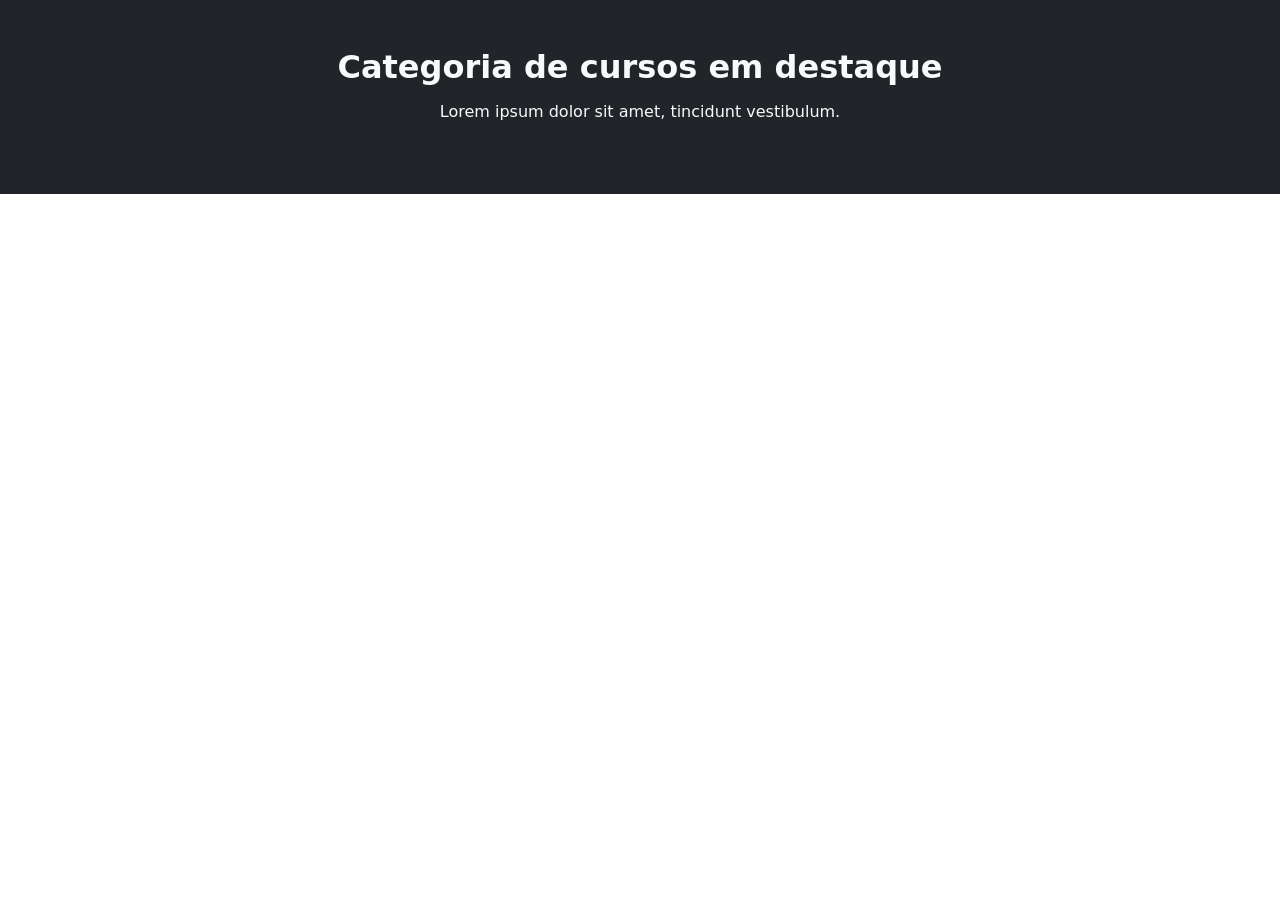
==== exemplo-api/index.html @ 7107b233 "Create index.html" ====
<!DOCTYPE html>
<html lang="en">
<head>
    <meta charset="UTF-8">
    <meta http-equiv="X-UA-Compatible" content="IE=edge">
    <meta name="viewport" content="width=device-width, initial-scale=1.0">
    <title>Exemplo Carousel com API</title>

    <link href="https://cdn.jsdelivr.net/npm/bootstrap@5.2.0-beta1/dist/css/bootstrap.min.css" rel="stylesheet">
    <!-- <link href="https://cdnjs.cloudflare.com/ajax/libs/font-awesome/6.1.1/css/all.min.css" rel="stylesheet"> -->

</head>
<body>

    <!-- ESTE É UM CAROUSEL COMO NA DOCUMENTAÇÃO DO BOOTSTRAP -->
    <!-- https://getbootstrap.com/docs/5.1/components/carousel/ -->
    <section id="cardsCursosDestaque">
            
        <div class="carousel bg-dark pb-5" class="carousel slide carousel-fade" data-bs-ride="carousel" id="controlesCarousel">

            <div class="col-12 text-center pt-5" data-aos="fade-down">
                <h2 class="text-light" style="font-weight: 800;">Categoria de cursos em destaque</h2>
                <h6 class="text-light m-0 pb-4 pt-2" style="font-weight: 200;">Lorem ipsum dolor sit amet, tincidunt vestibulum.
                </h6>
            </div>
                        
            <div class="container m-auto">
                <div class="carousel-inner" id="carouselInner">                    

                    <!-- AQUI ACONTECEM A MONTAGEM DOS CARDS VIA JS  -->
                  
                    <button class="carousel-control-prev" type="button" data-bs-target="#controlesCarousel" data-bs-slide="prev">
                        <span class="carousel-control-prev-icon" aria-hidden="true"></span>
                        <span class="visually-hidden">Avançar</span>
                    </button>
                    <button class="carousel-control-next" type="button" data-bs-target="#controlesCarousel" data-bs-slide="next">
                        <span class="carousel-control-next-icon" aria-hidden="true"></span>
                        <span class="visually-hidden">Voltar</span>
                    </button>
                </div>                
            </div>            

        </div>

        <script src="js/jsGeradorCursosDestaque.js"></script>
</body>
</html>
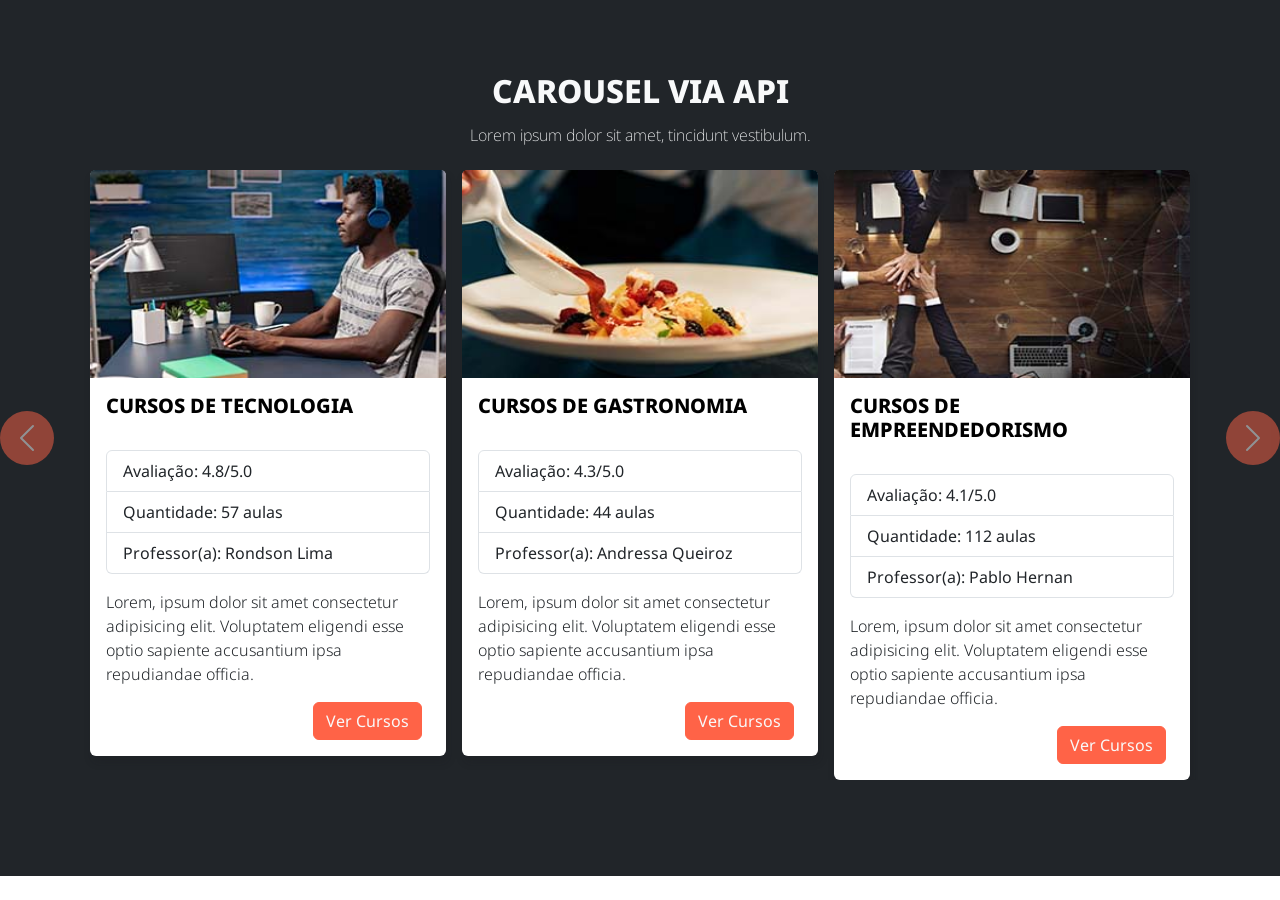
==== commit cd8a20b7: "outros" ====
--- a/exemplo-api/index.html
+++ b/exemplo-api/index.html
@@ -6,8 +6,8 @@
     <meta name="viewport" content="width=device-width, initial-scale=1.0">
     <title>Exemplo Carousel com API</title>
 
-    <link href="https://cdn.jsdelivr.net/npm/bootstrap@5.2.0-beta1/dist/css/bootstrap.min.css" rel="stylesheet">
-    <!-- <link href="https://cdnjs.cloudflare.com/ajax/libs/font-awesome/6.1.1/css/all.min.css" rel="stylesheet"> -->
+    <link href="https://cdn.jsdelivr.net/npm/bootstrap@5.2.0-beta1/dist/css/bootstrap.min.css" rel="stylesheet">    
+    <link rel="stylesheet" href="css/bubblyStyle.css">    
 
 </head>
 <body>
@@ -16,32 +16,35 @@
     <!-- https://getbootstrap.com/docs/5.1/components/carousel/ -->
     <section id="cardsCursosDestaque">
             
-        <div class="carousel bg-dark pb-5" class="carousel slide carousel-fade" data-bs-ride="carousel" id="controlesCarousel">
+        <div class="carousel bg-dark pt-4 pb-5" class="carousel slide carousel-fade" data-bs-ride="carousel" id="controlesCarousel">
 
             <div class="col-12 text-center pt-5" data-aos="fade-down">
-                <h2 class="text-light" style="font-weight: 800;">Categoria de cursos em destaque</h2>
+                <h2 class="text-light" style="font-weight: 800;">CAROUSEL VIA API</h2>
                 <h6 class="text-light m-0 pb-4 pt-2" style="font-weight: 200;">Lorem ipsum dolor sit amet, tincidunt vestibulum.
                 </h6>
             </div>
                         
-            <div class="container m-auto">
+            <div class="container m-auto pb-5">
                 <div class="carousel-inner" id="carouselInner">                    
 
-                    <!-- AQUI ACONTECEM A MONTAGEM DOS CARDS VIA JS  -->
-                  
-                    <button class="carousel-control-prev" type="button" data-bs-target="#controlesCarousel" data-bs-slide="prev">
-                        <span class="carousel-control-prev-icon" aria-hidden="true"></span>
-                        <span class="visually-hidden">Avançar</span>
-                    </button>
-                    <button class="carousel-control-next" type="button" data-bs-target="#controlesCarousel" data-bs-slide="next">
-                        <span class="carousel-control-next-icon" aria-hidden="true"></span>
-                        <span class="visually-hidden">Voltar</span>
-                    </button>
-                </div>                
+                    <!-- AQUI ACONTECEM A MONTAGEM DOS CARDS VIA JS  -->                  
+                    
+                </div>                                
             </div>            
+
+            <button class="carousel-control-prev" type="button" data-bs-target="#controlesCarousel" data-bs-slide="prev">
+                <span class="carousel-control-prev-icon" aria-hidden="true"></span>
+                <span class="visually-hidden">Avançar</span>
+            </button>
+            <button class="carousel-control-next" type="button" data-bs-target="#controlesCarousel" data-bs-slide="next">
+                <span class="carousel-control-next-icon" aria-hidden="true"></span>
+                <span class="visually-hidden">Voltar</span>
+            </button>
 
         </div>
 
+        <script src="https://ajax.googleapis.com/ajax/libs/jquery/3.6.0/jquery.min.js"></script>
+        <script src="https://cdn.jsdelivr.net/npm/bootstrap@5.2.0-beta1/dist/js/bootstrap.bundle.min.js"></script>    
         <script src="js/jsGeradorCursosDestaque.js"></script>
 </body>
 </html>
--- a/exemplo-api/css/bubblyStyle.css
+++ b/exemplo-api/css/bubblyStyle.css
@@ -0,0 +1,140 @@
+@import url('https://fonts.googleapis.com/css2?family=Noto+Sans:ital,wght@0,100;0,200;0,300;0,400;0,500;0,600;0,700;0,800;0,900;1,100;1,200;1,300;1,400;1,500;1,600;1,700;1,800;1,900&display=swap');
+
+body{
+  font-family: 'Noto Sans', sans-serif;
+  margin: 0;
+  padding: 0;
+  color: #000000;
+}
+
+
+/* .carousel-inner {
+    padding: 2em;
+}  */
+
+.card {
+    margin: 0 0.5em;
+    box-shadow: 2px 6px 8px 0 rgba(22, 22, 26, 0.18);
+    border: none;
+}
+
+
+
+.carousel-control-prev, .carousel-control-next {
+    background-color: tomato;
+    width: 6vh;
+    height: 6vh;
+    border-radius: 50%;
+    top: 50%;
+    transform: translateY(-50%);    
+}
+@media (min-width: 912px) {
+    .carousel-item {
+    margin-right: 0;    
+    flex: 0 0 33.333333%;
+    display: block;
+    }
+    .carousel-inner {
+        display: flex;
+    }
+}
+
+.card .img-wrapper {
+    max-width: 100%;
+    height: 13em;
+    display: flex;
+    justify-content: center;
+    align-items: center;
+}
+.card img {
+    max-height: 100%;
+}
+/* @media (max-width: 767px) {
+    .card .img-wrapper {    
+    height: 17em;
+    }
+} */
+
+.btn-tomato{
+    background-color: tomato;
+    border-color: tomato;
+    color: #f9f9f9;
+}
+.btn-tomato:hover{
+    background-color: #ce4229;
+    border-color: #ce4229;
+    color: #f9f9f9;
+}
+.bg-tomato-dark{
+    background-color: #ce4229;
+    border-color: #ce4229;
+    color: white;
+}
+
+.btn-tomato-outline{
+    background-color: #f9f9f9;
+    border-color: tomato;
+    color: tomato;
+}
+.btn-tomato-outline:hover{
+    background-color: tomato;
+    border-color: tomato;
+    color: #f9f9f9;
+}
+.bg-tomato-outline{
+    background-color: #f9f9f9;
+    border-color: tomato;
+    color: tomato;
+}
+.border-tomato-outline{
+    background-color: #f9f9f9;
+    border-color: tomato;    
+}
+.text-tomato-link{
+  color: tomato;  
+  text-decoration: none;
+  text-decoration: underline;
+}
+.text-tomato-link:hover{
+  color: #ce4229;    
+  font-weight: 600;
+  text-decoration: underline;
+}
+.icon-tomato:hover{
+  color: tomato;
+  transform: scale(1.5);
+  transition: transform .2s;
+}
+
+.btn-bluebubbly{
+    background-color: #f9f9f9;
+    border-color: #008686;
+    color: #008686;
+}
+.btn-bluebubbly:hover{
+    background-color: #008686;
+    color: #f9f9f9;
+}
+.btn-bluebubbly-outline{
+    background-color: #008686;
+    border-color: transparent;
+    color: #f9f9f9;
+}
+.btn-bluebubbly-outline:hover{
+    background-color: #f9f9f9;
+    color: #008686;
+    border-color: #008686;
+}
+.bg-bluebubbly-dark{
+    background-color: #008686;
+    border-color: transparent;
+    color: black;
+}
+.bg-bluebubbly-outline{
+    background-color: #f9f9f9;
+    border-color: #008686;
+    color: #008686;
+}
+.text-bluebubbly{        
+    color: #008686;
+}
